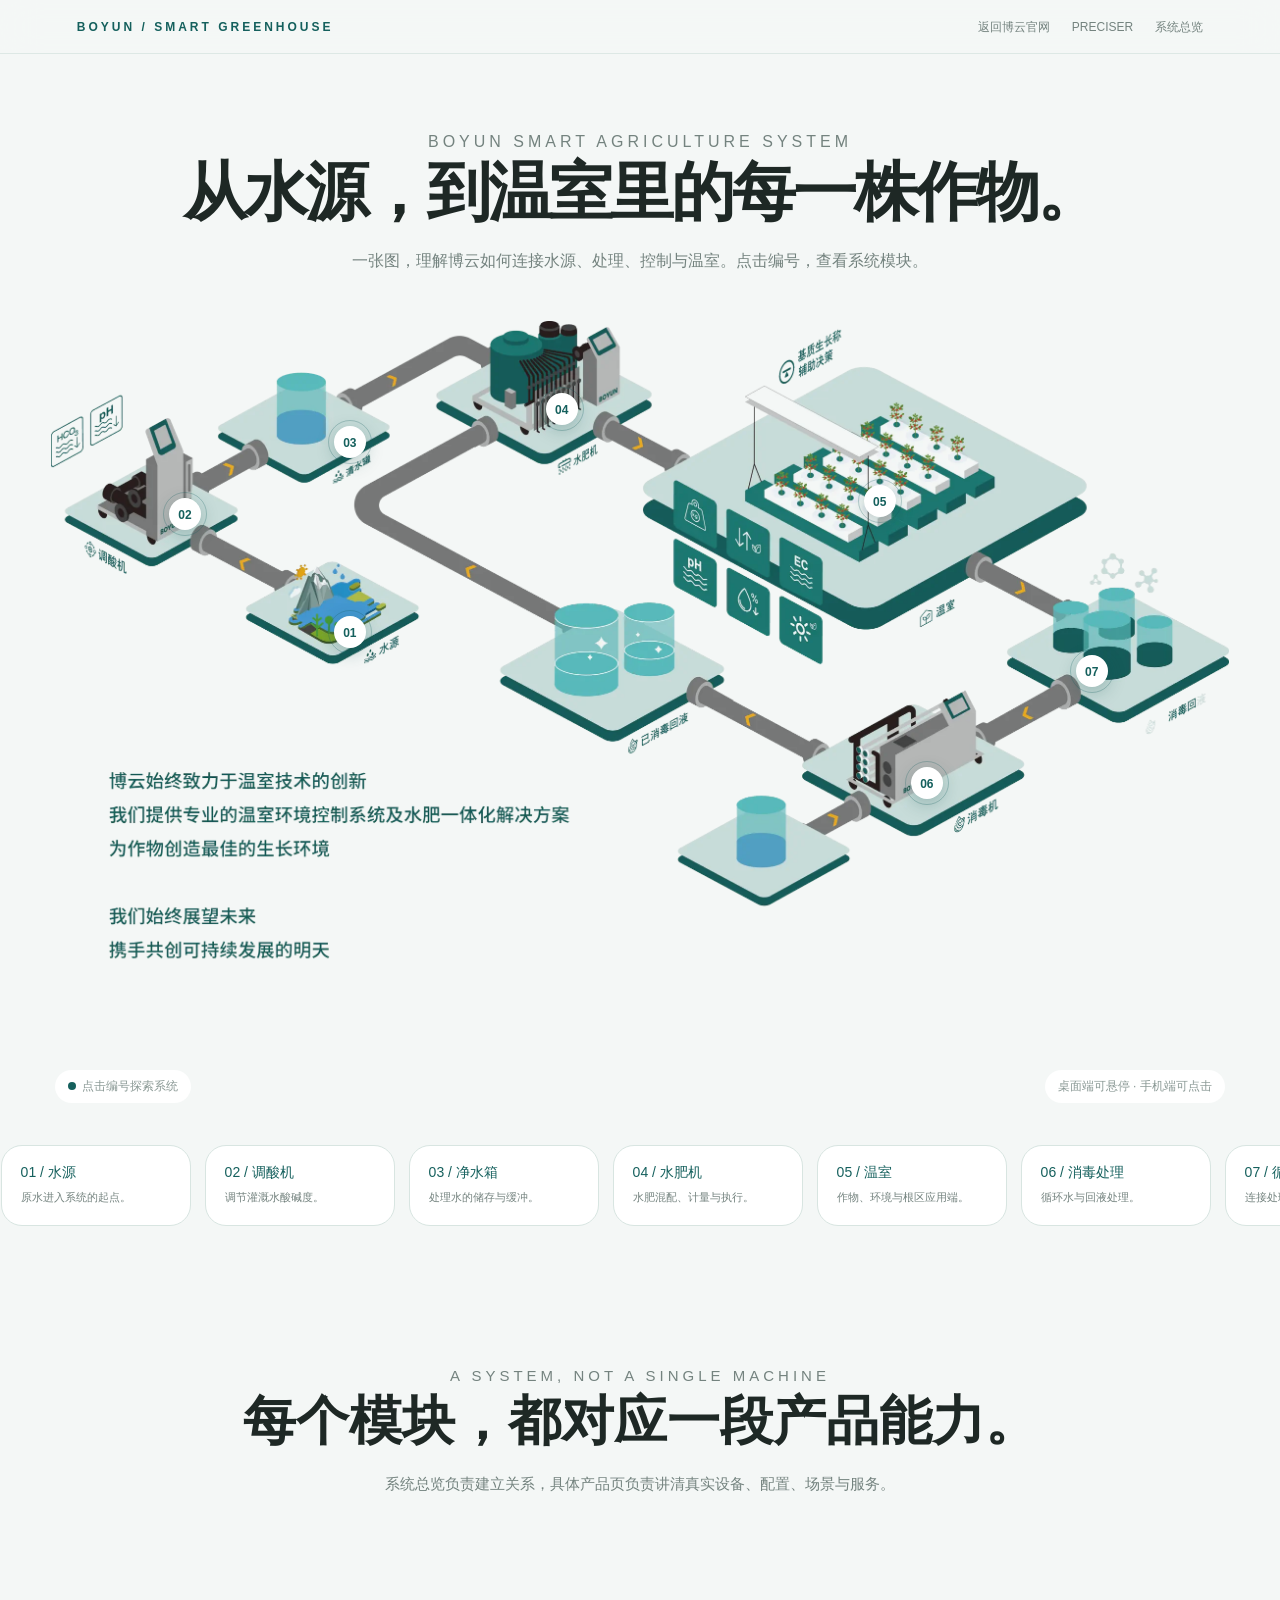
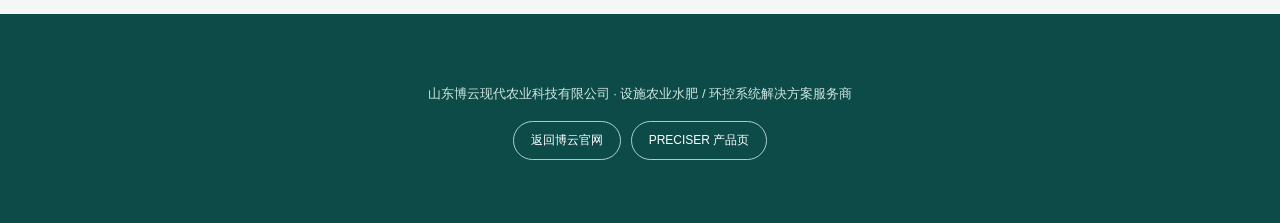
==== system-map.html @ 18b14c97 "Use Apple-like white system cards with green hover" ====
<!doctype html>
<html lang="zh-CN">
<head>
<meta charset="UTF-8"><meta name="viewport" content="width=device-width,initial-scale=1">
<title>博云智慧温室系统｜系统总览</title>
<style>
:root{--g:#15605d;--deep:#0d4b49;--paper:#f4f7f6;--ink:#1e2825;--muted:#74837f;--line:#d8e5e1}
*{box-sizing:border-box}html{scroll-behavior:smooth}body{margin:0;background:#fff;color:var(--ink);font-family:Arial,"Microsoft YaHei","PingFang SC",sans-serif}.site{max-width:1440px;margin:auto;background:var(--paper);overflow:hidden}.nav{position:sticky;top:0;z-index:20;display:flex;justify-content:space-between;align-items:center;padding:17px 6%;background:rgba(244,247,246,.88);border-bottom:1px solid rgba(216,229,225,.8);backdrop-filter:blur(18px)}.brand{font-size:12px;letter-spacing:3px;color:var(--g);font-weight:bold}.nav a{margin-left:22px;font-size:12px;color:var(--muted);text-decoration:none}.nav a:hover{color:var(--g)}.hero{padding:72px 7% 24px;text-align:center}.eyebrow{margin:0 0 15px;color:var(--g);font-size:11px;letter-spacing:4px}.hero h1{margin:0 auto 18px;font-size:clamp(36px,5vw,68px);line-height:1.08;letter-spacing:-3px}.hero p{max-width:680px;margin:auto;color:var(--muted);font-size:16px;line-height:2}.map-wrap{position:relative;width:min(1180px,92%);margin:20px auto 0}.map-frame{position:relative;padding:0;border-radius:0;background:transparent;box-shadow:none}.map{position:relative;overflow:visible;border-radius:0;background:transparent;line-height:0;box-shadow:none}.map img{display:block;width:100%;height:auto;border-radius:0;background:transparent;mix-blend-mode:multiply}.map-shade{display:none}.pin{position:absolute;z-index:3;width:32px;height:32px;border:0;border-radius:50%;background:#fff;color:var(--g);font-size:12px;font-weight:bold;line-height:32px;text-align:center;box-shadow:0 5px 18px rgba(13,75,73,.28);cursor:pointer;transition:transform .25s,background .25s,color .25s,box-shadow .25s}.pin:after{content:"";position:absolute;inset:-6px;border:1px solid rgba(21,96,93,.38);border-radius:50%;opacity:.7;animation:pulse 2.2s infinite}.pin:hover,.pin.active{background:var(--g);color:#fff;transform:scale(1.16);box-shadow:0 8px 24px rgba(13,75,73,.38)}@keyframes pulse{0%,100%{transform:scale(.8);opacity:.7}50%{transform:scale(1.25);opacity:0}}.pin[data-key="water"]{left:24%;top:45%}.pin[data-key="acid"]{left:10%;top:27%}.pin[data-key="clean"]{left:24%;top:16%}.pin[data-key="fert"]{left:42%;top:11%}.pin[data-key="greenhouse"]{left:69%;top:25%}.pin[data-key="disinfect"]{left:73%;top:68%}.pin[data-key="loop"]{left:87%;top:51%}.panel{position:relative;z-index:8;width:100%;padding:20px 4px 4px;margin-top:16px;border-top:1px solid rgba(21,96,93,.22);color:var(--ink);opacity:0;transform:translateY(5px);pointer-events:none;transition:opacity .3s,transform .3s}.panel.show{opacity:1;transform:none;pointer-events:auto}.panel small{display:block;color:var(--g);font-size:10px;letter-spacing:3px}.panel h2{margin:7px 0 5px;font-size:23px;font-weight:500}.panel p{margin:0;color:var(--muted);font-size:13px;line-height:1.8}.panel a{display:inline-block;margin-top:10px;color:var(--g);font-size:12px;text-decoration:none}.panel.show{opacity:1;transform:none;pointer-events:auto}.panel.show{opacity:1;transform:none;pointer-events:auto}.panel small{display:block;color:var(--g);font-size:10px;letter-spacing:3px}.panel h2{margin:8px 0 8px;font-size:24px;font-weight:500}.panel p{margin:0;color:var(--muted);font-size:13px;line-height:1.8}.panel a{display:inline-block;margin-top:16px;color:var(--g);font-size:12px;text-decoration:none}.map-note{display:flex;justify-content:space-between;align-items:center;gap:15px;margin:12px 4px 0;color:#8a9995;font-size:12px}.map-note span{padding:8px 13px;border-radius:999px;background:#fff}.map-note i{display:inline-block;width:8px;height:8px;margin-right:6px;border-radius:50%;background:var(--g)}.system-nav{display:flex;gap:14px;overflow-x:auto;margin:34px auto 0;padding:8px 7% 30px;scroll-snap-type:x mandatory;overflow-y:visible}.system-card{flex:0 0 190px;padding:18px 19px;text-align:left;border:1px solid var(--line);border-radius:21px;background:#fff;color:var(--ink);cursor:pointer;scroll-snap-align:start;transition:background .3s,color .3s,box-shadow .3s,border-color .3s;transform-origin:center bottom}.system-card:hover,.system-card.active{border-color:var(--g);background:var(--g);color:#fff;transform:none;box-shadow:0 12px 26px rgba(21,96,93,.20)}.system-card b{display:block;color:var(--g);font-size:14px;font-weight:500}.system-card span{display:block;margin-top:7px;color:var(--muted);font-size:11px;line-height:1.6}.system-card:hover b,.system-card.active b{color:#fff}.system-card:hover span,.system-card.active span{color:#d8ebe7}.intro{padding:105px 8% 115px;text-align:center}.intro h2{margin:0 auto 17px;font-size:clamp(29px,4.5vw,53px);line-height:1.15}.intro p{max-width:680px;margin:auto;color:var(--muted);font-size:15px;line-height:2}.footer{padding:58px 8%;background:var(--deep);text-align:center;color:#fff}.footer p{color:#cfe6e0;font-size:13px}.footer a{display:inline-block;margin:5px;padding:10px 17px;border:1px solid #a9d0c8;border-radius:999px;color:#fff;text-decoration:none;font-size:12px}.footer a:hover{background:#fff;color:var(--g)}
@media(max-width:700px){.nav{display:block;text-align:center}.nav-links{margin-top:10px;white-space:nowrap;overflow:auto}.nav a{margin:0 8px}.hero{padding:68px 5% 28px}.map-wrap{width:98%;margin-top:25px}.map-frame{padding:7px;border-radius:24px}.map{border-radius:18px}.pin{width:25px;height:25px;line-height:25px;font-size:10px}.pin:after{inset:-4px}.panel{position:relative;right:auto;left:auto;top:auto;bottom:auto;width:100%}.map-note{display:block;text-align:center}.map-note span{display:inline-block;margin:4px}.system-nav{padding-left:5%;padding-right:0}.intro{padding:78px 6% 85px}}

</style>
</head>
<body><div class="site">
<nav class="nav"><div class="brand">BOYUN / SMART GREENHOUSE</div><div class="nav-links"><a href="https://www.cnboyun.com/">返回博云官网</a><a href="https://lsy236996766-oss.github.io/preciser-product-page/">PRECISER</a><a href="#overview">系统总览</a></div></nav>
<header class="hero"><p class="eyebrow">BOYUN SMART AGRICULTURE SYSTEM</p><h1>从水源，到温室里的每一株作物。</h1><p>一张图，理解博云如何连接水源、处理、控制与温室。点击编号，查看系统模块。</p></header>
<section class="map-wrap" id="overview"><div class="map-frame"><div class="map" id="map"><picture><source srcset="images/流程图高清版_透明网页.webp" type="image/webp"><img src="images/流程图高清版_网页优化.jpg" alt="博云智慧温室环境控制与水肥一体化系统图"></picture><div class="map-shade"></div><button class="pin" data-key="water">01</button><button class="pin" data-key="acid" data-url="https://www.cnboyun.com/p/pp10.html">02</button><button class="pin" data-key="clean">03</button><button class="pin" data-key="fert" data-url="https://lsy236996766-oss.github.io/preciser-product-page/">04</button><button class="pin" data-key="greenhouse" data-url="https://www.cnboyun.com/p/pp8.html">05</button><button class="pin" data-key="disinfect" data-url="https://www.cnboyun.com/p/pp9.html">06</button><button class="pin" data-key="loop">07</button></div></div><div class="panel" id="panel"><small></small><h2></h2><p></p><a href="#">了解模块 →</a></div><div class="map-note"><span><i></i>点击编号探索系统</span><span>桌面端可悬停 · 手机端可点击</span></div></section>
<section class="system-nav"><div class="system-card" data-key="water"><b>01 / 水源</b><span>原水进入系统的起点。</span></div><div class="system-card" data-key="acid"><b>02 / 调酸机</b><span>调节灌溉水酸碱度。</span></div><div class="system-card" data-key="clean"><b>03 / 净水箱</b><span>处理水的储存与缓冲。</span></div><div class="system-card" data-key="fert"><b>04 / 水肥机</b><span>水肥混配、计量与执行。</span></div><div class="system-card" data-key="greenhouse"><b>05 / 温室</b><span>作物、环境与根区应用端。</span></div><div class="system-card" data-key="disinfect"><b>06 / 消毒处理</b><span>循环水与回液处理。</span></div><div class="system-card" data-key="loop"><b>07 / 循环回流</b><span>连接处理、储存与温室端。</span></div></section>
<section class="intro"><p class="eyebrow">A SYSTEM, NOT A SINGLE MACHINE</p><h2>每个模块，都对应一段产品能力。</h2><p>系统总览负责建立关系，具体产品页负责讲清真实设备、配置、场景与服务。</p></section>
<footer class="footer"><p>山东博云现代农业科技有限公司 · 设施农业水肥 / 环控系统解决方案服务商</p><a href="https://www.cnboyun.com/">返回博云官网</a><a href="https://lsy236996766-oss.github.io/preciser-product-page/">PRECISER 产品页</a></footer>
</div><script>
(function(){var data={water:['WATER SOURCE','水源','原水进入系统的起点，连接前端处理与水肥管路。','#'],acid:['ACID CONTROL','调酸机','调节灌溉水酸碱度，进入 pH 管理环节。','https://www.cnboyun.com/p/pp10.html'],clean:['WATER STORAGE','净水箱','处理水的储存与缓冲模块。','#'],fert:['FERTIGATION','水肥机 / 自动混配','连接吸肥、混肥、检测与灌溉执行。','https://lsy236996766-oss.github.io/preciser-product-page/'],greenhouse:['GREENHOUSE','温室与环境控制','作物栽培、环境参数与灌溉末端应用区域。','https://www.cnboyun.com/p/pp8.html'],disinfect:['WATER TREATMENT','消毒处理','用于循环水、回液或相关水处理流程。','https://www.cnboyun.com/p/pp9.html'],loop:['RECIRCULATION','循环回流','连接处理、储存与温室端的水肥过程。','#']};var panel=document.getElementById('panel'),pins=document.querySelectorAll('.pin'),cards=document.querySelectorAll('.system-card');function activate(key){var d=data[key];if(!d)return;pins.forEach(function(x){x.classList.toggle('active',x.dataset.key===key)});cards.forEach(function(x){x.classList.toggle('active',x.dataset.key===key)});panel.querySelector('small').textContent=d[0];panel.querySelector('h2').textContent=d[1];panel.querySelector('p').textContent=d[2];var a=panel.querySelector('a');a.href=d[3];a.style.display=d[3]==='#'?'none':'inline-block';panel.classList.add('show')}pins.forEach(function(p){p.addEventListener('mouseenter',function(){if(innerWidth>700)activate(p.dataset.key)});p.addEventListener('click',function(){if(p.dataset.url){window.location.href=p.dataset.url;return}activate(p.dataset.key)})});cards.forEach(function(c){c.addEventListener('mouseenter',function(){if(innerWidth>700)activate(c.dataset.key)});c.addEventListener('click',function(){activate(c.dataset.key)})})})();
</script></body></html>
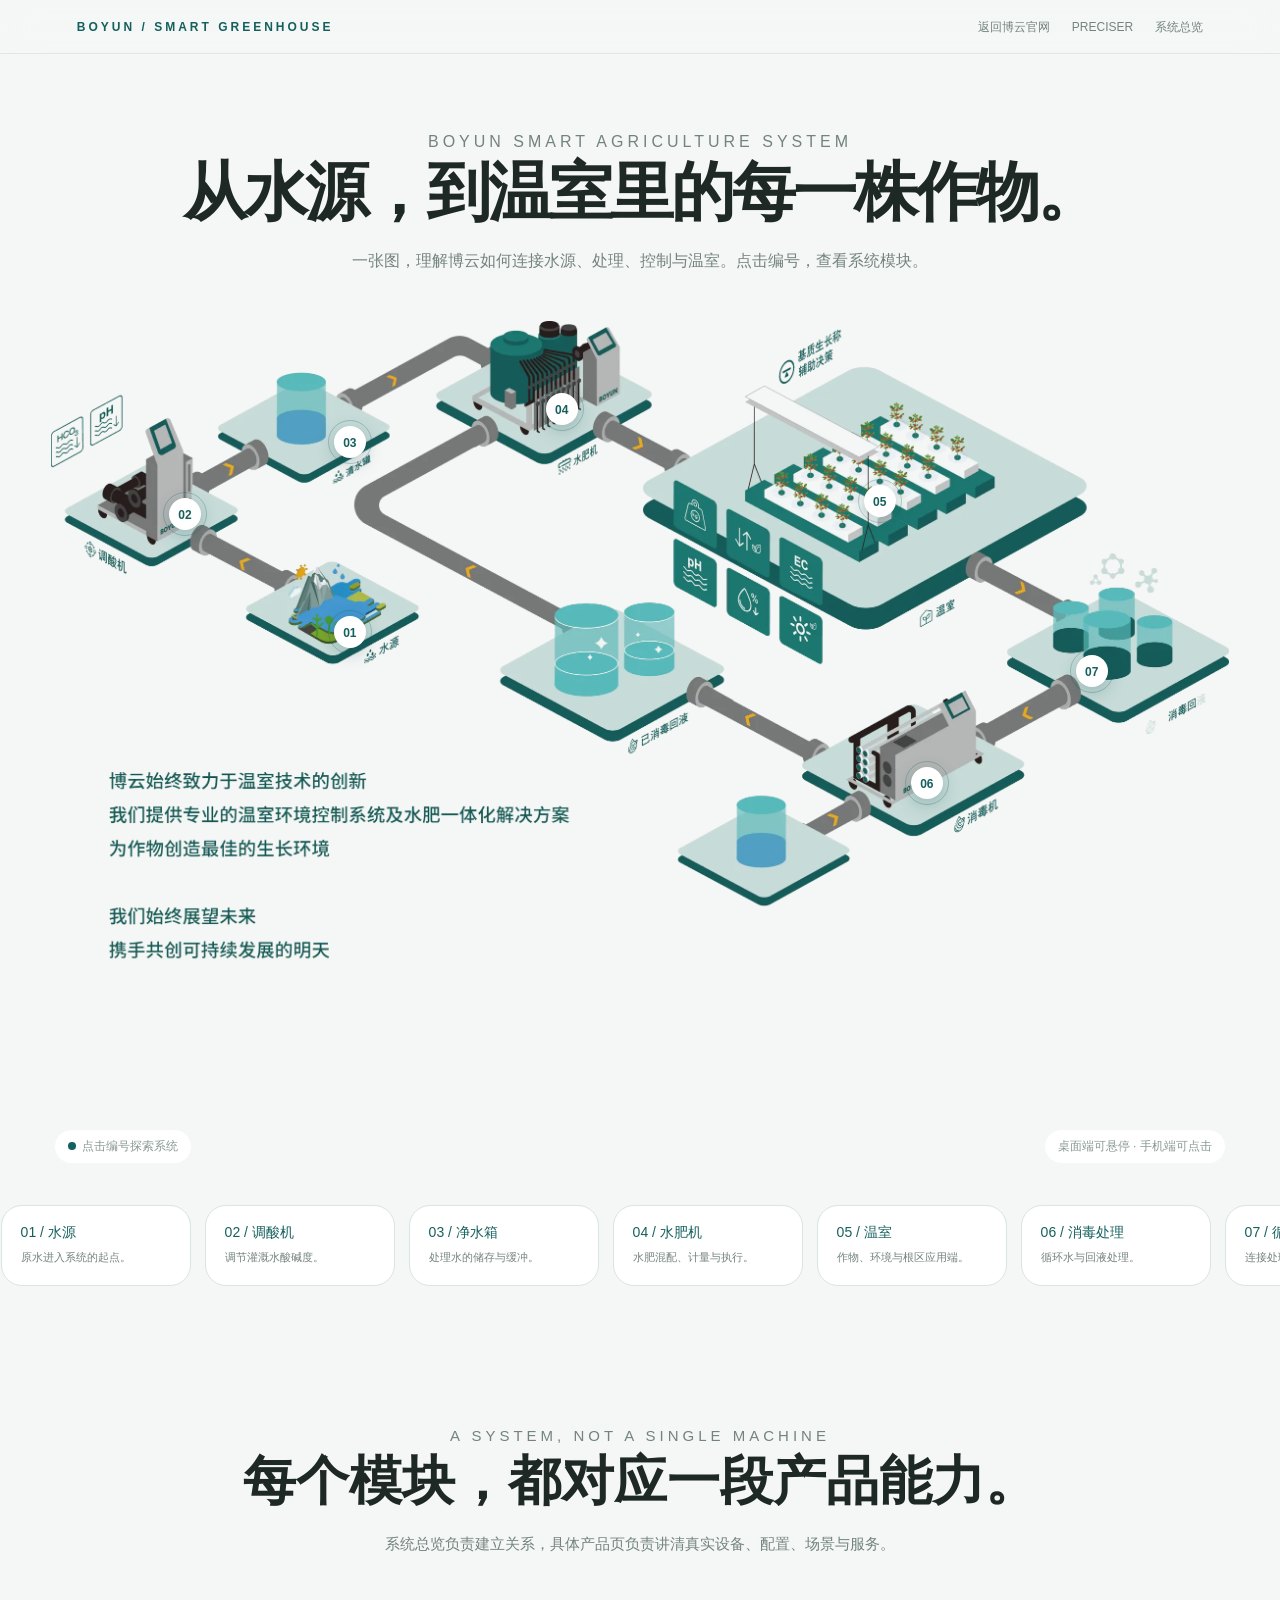
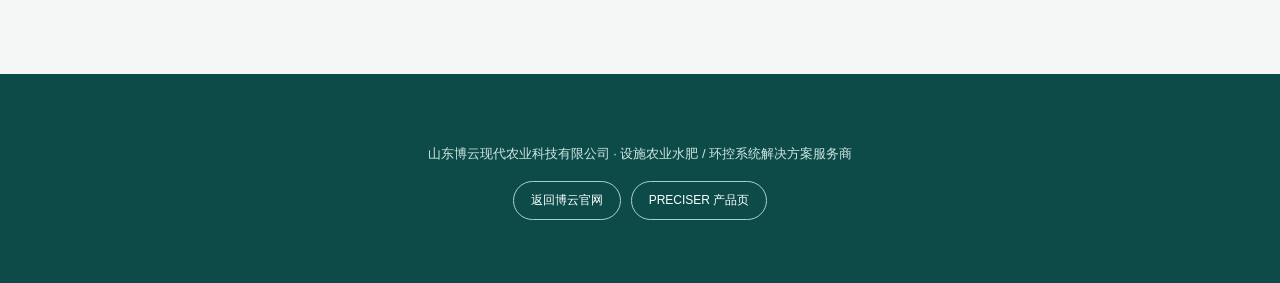
==== commit 60393ed8: "Stabilize module explanation height" ====
--- a/system-map.html
+++ b/system-map.html
@@ -5,7 +5,7 @@
 <title>博云智慧温室系统｜系统总览</title>
 <style>
 :root{--g:#15605d;--deep:#0d4b49;--paper:#f4f7f6;--ink:#1e2825;--muted:#74837f;--line:#d8e5e1}
-*{box-sizing:border-box}html{scroll-behavior:smooth}body{margin:0;background:#fff;color:var(--ink);font-family:Arial,"Microsoft YaHei","PingFang SC",sans-serif}.site{max-width:1440px;margin:auto;background:var(--paper);overflow:hidden}.nav{position:sticky;top:0;z-index:20;display:flex;justify-content:space-between;align-items:center;padding:17px 6%;background:rgba(244,247,246,.88);border-bottom:1px solid rgba(216,229,225,.8);backdrop-filter:blur(18px)}.brand{font-size:12px;letter-spacing:3px;color:var(--g);font-weight:bold}.nav a{margin-left:22px;font-size:12px;color:var(--muted);text-decoration:none}.nav a:hover{color:var(--g)}.hero{padding:72px 7% 24px;text-align:center}.eyebrow{margin:0 0 15px;color:var(--g);font-size:11px;letter-spacing:4px}.hero h1{margin:0 auto 18px;font-size:clamp(36px,5vw,68px);line-height:1.08;letter-spacing:-3px}.hero p{max-width:680px;margin:auto;color:var(--muted);font-size:16px;line-height:2}.map-wrap{position:relative;width:min(1180px,92%);margin:20px auto 0}.map-frame{position:relative;padding:0;border-radius:0;background:transparent;box-shadow:none}.map{position:relative;overflow:visible;border-radius:0;background:transparent;line-height:0;box-shadow:none}.map img{display:block;width:100%;height:auto;border-radius:0;background:transparent;mix-blend-mode:multiply}.map-shade{display:none}.pin{position:absolute;z-index:3;width:32px;height:32px;border:0;border-radius:50%;background:#fff;color:var(--g);font-size:12px;font-weight:bold;line-height:32px;text-align:center;box-shadow:0 5px 18px rgba(13,75,73,.28);cursor:pointer;transition:transform .25s,background .25s,color .25s,box-shadow .25s}.pin:after{content:"";position:absolute;inset:-6px;border:1px solid rgba(21,96,93,.38);border-radius:50%;opacity:.7;animation:pulse 2.2s infinite}.pin:hover,.pin.active{background:var(--g);color:#fff;transform:scale(1.16);box-shadow:0 8px 24px rgba(13,75,73,.38)}@keyframes pulse{0%,100%{transform:scale(.8);opacity:.7}50%{transform:scale(1.25);opacity:0}}.pin[data-key="water"]{left:24%;top:45%}.pin[data-key="acid"]{left:10%;top:27%}.pin[data-key="clean"]{left:24%;top:16%}.pin[data-key="fert"]{left:42%;top:11%}.pin[data-key="greenhouse"]{left:69%;top:25%}.pin[data-key="disinfect"]{left:73%;top:68%}.pin[data-key="loop"]{left:87%;top:51%}.panel{position:relative;z-index:8;width:100%;padding:20px 4px 4px;margin-top:16px;border-top:1px solid rgba(21,96,93,.22);color:var(--ink);opacity:0;transform:translateY(5px);pointer-events:none;transition:opacity .3s,transform .3s}.panel.show{opacity:1;transform:none;pointer-events:auto}.panel small{display:block;color:var(--g);font-size:10px;letter-spacing:3px}.panel h2{margin:7px 0 5px;font-size:23px;font-weight:500}.panel p{margin:0;color:var(--muted);font-size:13px;line-height:1.8}.panel a{display:inline-block;margin-top:10px;color:var(--g);font-size:12px;text-decoration:none}.panel.show{opacity:1;transform:none;pointer-events:auto}.panel.show{opacity:1;transform:none;pointer-events:auto}.panel small{display:block;color:var(--g);font-size:10px;letter-spacing:3px}.panel h2{margin:8px 0 8px;font-size:24px;font-weight:500}.panel p{margin:0;color:var(--muted);font-size:13px;line-height:1.8}.panel a{display:inline-block;margin-top:16px;color:var(--g);font-size:12px;text-decoration:none}.map-note{display:flex;justify-content:space-between;align-items:center;gap:15px;margin:12px 4px 0;color:#8a9995;font-size:12px}.map-note span{padding:8px 13px;border-radius:999px;background:#fff}.map-note i{display:inline-block;width:8px;height:8px;margin-right:6px;border-radius:50%;background:var(--g)}.system-nav{display:flex;gap:14px;overflow-x:auto;margin:34px auto 0;padding:8px 7% 30px;scroll-snap-type:x mandatory;overflow-y:visible}.system-card{flex:0 0 190px;padding:18px 19px;text-align:left;border:1px solid var(--line);border-radius:21px;background:#fff;color:var(--ink);cursor:pointer;scroll-snap-align:start;transition:background .3s,color .3s,box-shadow .3s,border-color .3s;transform-origin:center bottom}.system-card:hover,.system-card.active{border-color:var(--g);background:var(--g);color:#fff;transform:none;box-shadow:0 12px 26px rgba(21,96,93,.20)}.system-card b{display:block;color:var(--g);font-size:14px;font-weight:500}.system-card span{display:block;margin-top:7px;color:var(--muted);font-size:11px;line-height:1.6}.system-card:hover b,.system-card.active b{color:#fff}.system-card:hover span,.system-card.active span{color:#d8ebe7}.intro{padding:105px 8% 115px;text-align:center}.intro h2{margin:0 auto 17px;font-size:clamp(29px,4.5vw,53px);line-height:1.15}.intro p{max-width:680px;margin:auto;color:var(--muted);font-size:15px;line-height:2}.footer{padding:58px 8%;background:var(--deep);text-align:center;color:#fff}.footer p{color:#cfe6e0;font-size:13px}.footer a{display:inline-block;margin:5px;padding:10px 17px;border:1px solid #a9d0c8;border-radius:999px;color:#fff;text-decoration:none;font-size:12px}.footer a:hover{background:#fff;color:var(--g)}
+*{box-sizing:border-box}html{scroll-behavior:smooth}body{margin:0;background:#fff;color:var(--ink);font-family:Arial,"Microsoft YaHei","PingFang SC",sans-serif}.site{max-width:1440px;margin:auto;background:var(--paper);overflow:hidden}.nav{position:sticky;top:0;z-index:20;display:flex;justify-content:space-between;align-items:center;padding:17px 6%;background:rgba(244,247,246,.88);border-bottom:1px solid rgba(216,229,225,.8);backdrop-filter:blur(18px)}.brand{font-size:12px;letter-spacing:3px;color:var(--g);font-weight:bold}.nav a{margin-left:22px;font-size:12px;color:var(--muted);text-decoration:none}.nav a:hover{color:var(--g)}.hero{padding:72px 7% 24px;text-align:center}.eyebrow{margin:0 0 15px;color:var(--g);font-size:11px;letter-spacing:4px}.hero h1{margin:0 auto 18px;font-size:clamp(36px,5vw,68px);line-height:1.08;letter-spacing:-3px}.hero p{max-width:680px;margin:auto;color:var(--muted);font-size:16px;line-height:2}.map-wrap{position:relative;width:min(1180px,92%);margin:20px auto 0}.map-frame{position:relative;padding:0;border-radius:0;background:transparent;box-shadow:none}.map{position:relative;overflow:visible;border-radius:0;background:transparent;line-height:0;box-shadow:none}.map img{display:block;width:100%;height:auto;border-radius:0;background:transparent;mix-blend-mode:multiply}.map-shade{display:none}.pin{position:absolute;z-index:3;width:32px;height:32px;border:0;border-radius:50%;background:#fff;color:var(--g);font-size:12px;font-weight:bold;line-height:32px;text-align:center;box-shadow:0 5px 18px rgba(13,75,73,.28);cursor:pointer;transition:transform .25s,background .25s,color .25s,box-shadow .25s}.pin:after{content:"";position:absolute;inset:-6px;border:1px solid rgba(21,96,93,.38);border-radius:50%;opacity:.7;animation:pulse 2.2s infinite}.pin:hover,.pin.active{background:var(--g);color:#fff;transform:scale(1.16);box-shadow:0 8px 24px rgba(13,75,73,.38)}@keyframes pulse{0%,100%{transform:scale(.8);opacity:.7}50%{transform:scale(1.25);opacity:0}}.pin[data-key="water"]{left:24%;top:45%}.pin[data-key="acid"]{left:10%;top:27%}.pin[data-key="clean"]{left:24%;top:16%}.pin[data-key="fert"]{left:42%;top:11%}.pin[data-key="greenhouse"]{left:69%;top:25%}.pin[data-key="disinfect"]{left:73%;top:68%}.pin[data-key="loop"]{left:87%;top:51%}.panel{position:relative;z-index:8;width:100%;min-height:126px;padding:20px 4px 4px;margin-top:16px;border-top:1px solid rgba(21,96,93,.22);color:var(--ink);opacity:0;transform:translateY(5px);pointer-events:none;transition:opacity .3s,transform .3s}.panel.show{opacity:1;transform:none;pointer-events:auto}.panel small{display:block;color:var(--g);font-size:10px;letter-spacing:3px}.panel h2{margin:7px 0 5px;font-size:23px;font-weight:500}.panel p{margin:0;color:var(--muted);font-size:13px;line-height:1.8}.panel a{display:inline-block;margin-top:10px;color:var(--g);font-size:12px;text-decoration:none}.panel.show{opacity:1;transform:none;pointer-events:auto}.panel.show{opacity:1;transform:none;pointer-events:auto}.panel small{display:block;color:var(--g);font-size:10px;letter-spacing:3px}.panel h2{margin:8px 0 8px;font-size:24px;font-weight:500}.panel p{margin:0;color:var(--muted);font-size:13px;line-height:1.8}.panel a{display:inline-block;margin-top:16px;color:var(--g);font-size:12px;text-decoration:none}.map-note{display:flex;justify-content:space-between;align-items:center;gap:15px;margin:12px 4px 0;color:#8a9995;font-size:12px}.map-note span{padding:8px 13px;border-radius:999px;background:#fff}.map-note i{display:inline-block;width:8px;height:8px;margin-right:6px;border-radius:50%;background:var(--g)}.system-nav{display:flex;gap:14px;overflow-x:auto;margin:34px auto 0;padding:8px 7% 30px;scroll-snap-type:x mandatory;overflow-y:visible}.system-card{flex:0 0 190px;padding:18px 19px;text-align:left;border:1px solid var(--line);border-radius:21px;background:#fff;color:var(--ink);cursor:pointer;scroll-snap-align:start;transition:background .3s,color .3s,box-shadow .3s,border-color .3s;transform-origin:center bottom}.system-card:hover,.system-card.active{border-color:var(--g);background:var(--g);color:#fff;transform:none;box-shadow:0 12px 26px rgba(21,96,93,.20)}.system-card b{display:block;color:var(--g);font-size:14px;font-weight:500}.system-card span{display:block;margin-top:7px;color:var(--muted);font-size:11px;line-height:1.6}.system-card:hover b,.system-card.active b{color:#fff}.system-card:hover span,.system-card.active span{color:#d8ebe7}.intro{padding:105px 8% 115px;text-align:center}.intro h2{margin:0 auto 17px;font-size:clamp(29px,4.5vw,53px);line-height:1.15}.intro p{max-width:680px;margin:auto;color:var(--muted);font-size:15px;line-height:2}.footer{padding:58px 8%;background:var(--deep);text-align:center;color:#fff}.footer p{color:#cfe6e0;font-size:13px}.footer a{display:inline-block;margin:5px;padding:10px 17px;border:1px solid #a9d0c8;border-radius:999px;color:#fff;text-decoration:none;font-size:12px}.footer a:hover{background:#fff;color:var(--g)}
 @media(max-width:700px){.nav{display:block;text-align:center}.nav-links{margin-top:10px;white-space:nowrap;overflow:auto}.nav a{margin:0 8px}.hero{padding:68px 5% 28px}.map-wrap{width:98%;margin-top:25px}.map-frame{padding:7px;border-radius:24px}.map{border-radius:18px}.pin{width:25px;height:25px;line-height:25px;font-size:10px}.pin:after{inset:-4px}.panel{position:relative;right:auto;left:auto;top:auto;bottom:auto;width:100%}.map-note{display:block;text-align:center}.map-note span{display:inline-block;margin:4px}.system-nav{padding-left:5%;padding-right:0}.intro{padding:78px 6% 85px}}
 
 </style>
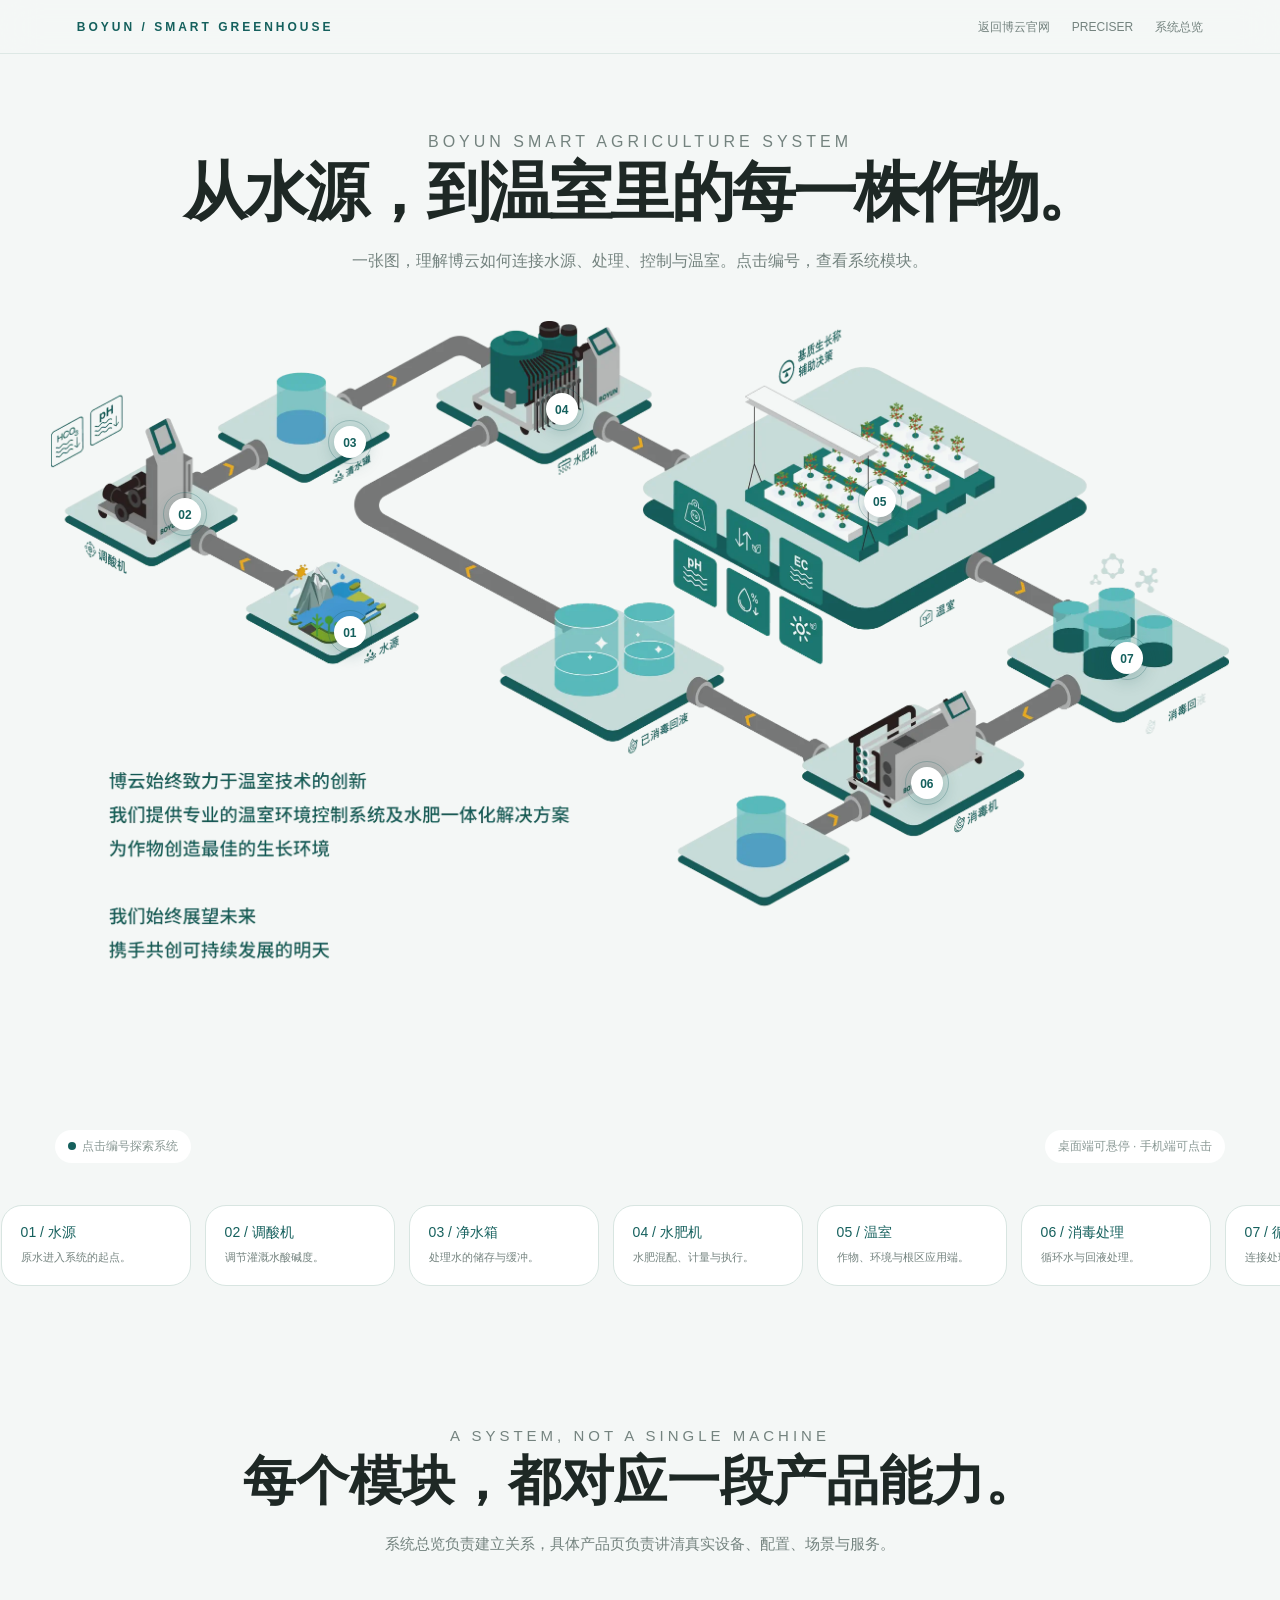
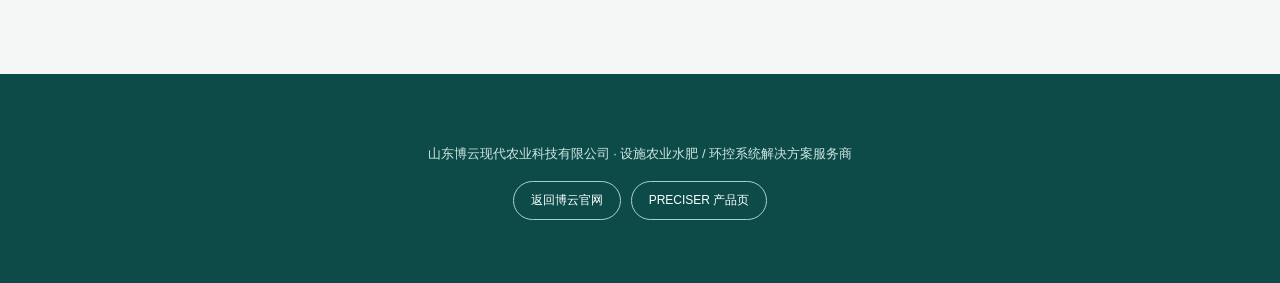
==== commit bb77d60f: "Move recirculation hotspot to treated return area" ====
--- a/system-map.html
+++ b/system-map.html
@@ -5,7 +5,7 @@
 <title>博云智慧温室系统｜系统总览</title>
 <style>
 :root{--g:#15605d;--deep:#0d4b49;--paper:#f4f7f6;--ink:#1e2825;--muted:#74837f;--line:#d8e5e1}
-*{box-sizing:border-box}html{scroll-behavior:smooth}body{margin:0;background:#fff;color:var(--ink);font-family:Arial,"Microsoft YaHei","PingFang SC",sans-serif}.site{max-width:1440px;margin:auto;background:var(--paper);overflow:hidden}.nav{position:sticky;top:0;z-index:20;display:flex;justify-content:space-between;align-items:center;padding:17px 6%;background:rgba(244,247,246,.88);border-bottom:1px solid rgba(216,229,225,.8);backdrop-filter:blur(18px)}.brand{font-size:12px;letter-spacing:3px;color:var(--g);font-weight:bold}.nav a{margin-left:22px;font-size:12px;color:var(--muted);text-decoration:none}.nav a:hover{color:var(--g)}.hero{padding:72px 7% 24px;text-align:center}.eyebrow{margin:0 0 15px;color:var(--g);font-size:11px;letter-spacing:4px}.hero h1{margin:0 auto 18px;font-size:clamp(36px,5vw,68px);line-height:1.08;letter-spacing:-3px}.hero p{max-width:680px;margin:auto;color:var(--muted);font-size:16px;line-height:2}.map-wrap{position:relative;width:min(1180px,92%);margin:20px auto 0}.map-frame{position:relative;padding:0;border-radius:0;background:transparent;box-shadow:none}.map{position:relative;overflow:visible;border-radius:0;background:transparent;line-height:0;box-shadow:none}.map img{display:block;width:100%;height:auto;border-radius:0;background:transparent;mix-blend-mode:multiply}.map-shade{display:none}.pin{position:absolute;z-index:3;width:32px;height:32px;border:0;border-radius:50%;background:#fff;color:var(--g);font-size:12px;font-weight:bold;line-height:32px;text-align:center;box-shadow:0 5px 18px rgba(13,75,73,.28);cursor:pointer;transition:transform .25s,background .25s,color .25s,box-shadow .25s}.pin:after{content:"";position:absolute;inset:-6px;border:1px solid rgba(21,96,93,.38);border-radius:50%;opacity:.7;animation:pulse 2.2s infinite}.pin:hover,.pin.active{background:var(--g);color:#fff;transform:scale(1.16);box-shadow:0 8px 24px rgba(13,75,73,.38)}@keyframes pulse{0%,100%{transform:scale(.8);opacity:.7}50%{transform:scale(1.25);opacity:0}}.pin[data-key="water"]{left:24%;top:45%}.pin[data-key="acid"]{left:10%;top:27%}.pin[data-key="clean"]{left:24%;top:16%}.pin[data-key="fert"]{left:42%;top:11%}.pin[data-key="greenhouse"]{left:69%;top:25%}.pin[data-key="disinfect"]{left:73%;top:68%}.pin[data-key="loop"]{left:87%;top:51%}.panel{position:relative;z-index:8;width:100%;min-height:126px;padding:20px 4px 4px;margin-top:16px;border-top:1px solid rgba(21,96,93,.22);color:var(--ink);opacity:0;transform:translateY(5px);pointer-events:none;transition:opacity .3s,transform .3s}.panel.show{opacity:1;transform:none;pointer-events:auto}.panel small{display:block;color:var(--g);font-size:10px;letter-spacing:3px}.panel h2{margin:7px 0 5px;font-size:23px;font-weight:500}.panel p{margin:0;color:var(--muted);font-size:13px;line-height:1.8}.panel a{display:inline-block;margin-top:10px;color:var(--g);font-size:12px;text-decoration:none}.panel.show{opacity:1;transform:none;pointer-events:auto}.panel.show{opacity:1;transform:none;pointer-events:auto}.panel small{display:block;color:var(--g);font-size:10px;letter-spacing:3px}.panel h2{margin:8px 0 8px;font-size:24px;font-weight:500}.panel p{margin:0;color:var(--muted);font-size:13px;line-height:1.8}.panel a{display:inline-block;margin-top:16px;color:var(--g);font-size:12px;text-decoration:none}.map-note{display:flex;justify-content:space-between;align-items:center;gap:15px;margin:12px 4px 0;color:#8a9995;font-size:12px}.map-note span{padding:8px 13px;border-radius:999px;background:#fff}.map-note i{display:inline-block;width:8px;height:8px;margin-right:6px;border-radius:50%;background:var(--g)}.system-nav{display:flex;gap:14px;overflow-x:auto;margin:34px auto 0;padding:8px 7% 30px;scroll-snap-type:x mandatory;overflow-y:visible}.system-card{flex:0 0 190px;padding:18px 19px;text-align:left;border:1px solid var(--line);border-radius:21px;background:#fff;color:var(--ink);cursor:pointer;scroll-snap-align:start;transition:background .3s,color .3s,box-shadow .3s,border-color .3s;transform-origin:center bottom}.system-card:hover,.system-card.active{border-color:var(--g);background:var(--g);color:#fff;transform:none;box-shadow:0 12px 26px rgba(21,96,93,.20)}.system-card b{display:block;color:var(--g);font-size:14px;font-weight:500}.system-card span{display:block;margin-top:7px;color:var(--muted);font-size:11px;line-height:1.6}.system-card:hover b,.system-card.active b{color:#fff}.system-card:hover span,.system-card.active span{color:#d8ebe7}.intro{padding:105px 8% 115px;text-align:center}.intro h2{margin:0 auto 17px;font-size:clamp(29px,4.5vw,53px);line-height:1.15}.intro p{max-width:680px;margin:auto;color:var(--muted);font-size:15px;line-height:2}.footer{padding:58px 8%;background:var(--deep);text-align:center;color:#fff}.footer p{color:#cfe6e0;font-size:13px}.footer a{display:inline-block;margin:5px;padding:10px 17px;border:1px solid #a9d0c8;border-radius:999px;color:#fff;text-decoration:none;font-size:12px}.footer a:hover{background:#fff;color:var(--g)}
+*{box-sizing:border-box}html{scroll-behavior:smooth}body{margin:0;background:#fff;color:var(--ink);font-family:Arial,"Microsoft YaHei","PingFang SC",sans-serif}.site{max-width:1440px;margin:auto;background:var(--paper);overflow:hidden}.nav{position:sticky;top:0;z-index:20;display:flex;justify-content:space-between;align-items:center;padding:17px 6%;background:rgba(244,247,246,.88);border-bottom:1px solid rgba(216,229,225,.8);backdrop-filter:blur(18px)}.brand{font-size:12px;letter-spacing:3px;color:var(--g);font-weight:bold}.nav a{margin-left:22px;font-size:12px;color:var(--muted);text-decoration:none}.nav a:hover{color:var(--g)}.hero{padding:72px 7% 24px;text-align:center}.eyebrow{margin:0 0 15px;color:var(--g);font-size:11px;letter-spacing:4px}.hero h1{margin:0 auto 18px;font-size:clamp(36px,5vw,68px);line-height:1.08;letter-spacing:-3px}.hero p{max-width:680px;margin:auto;color:var(--muted);font-size:16px;line-height:2}.map-wrap{position:relative;width:min(1180px,92%);margin:20px auto 0}.map-frame{position:relative;padding:0;border-radius:0;background:transparent;box-shadow:none}.map{position:relative;overflow:visible;border-radius:0;background:transparent;line-height:0;box-shadow:none}.map img{display:block;width:100%;height:auto;border-radius:0;background:transparent;mix-blend-mode:multiply}.map-shade{display:none}.pin{position:absolute;z-index:3;width:32px;height:32px;border:0;border-radius:50%;background:#fff;color:var(--g);font-size:12px;font-weight:bold;line-height:32px;text-align:center;box-shadow:0 5px 18px rgba(13,75,73,.28);cursor:pointer;transition:transform .25s,background .25s,color .25s,box-shadow .25s}.pin:after{content:"";position:absolute;inset:-6px;border:1px solid rgba(21,96,93,.38);border-radius:50%;opacity:.7;animation:pulse 2.2s infinite}.pin:hover,.pin.active{background:var(--g);color:#fff;transform:scale(1.16);box-shadow:0 8px 24px rgba(13,75,73,.38)}@keyframes pulse{0%,100%{transform:scale(.8);opacity:.7}50%{transform:scale(1.25);opacity:0}}.pin[data-key="water"]{left:24%;top:45%}.pin[data-key="acid"]{left:10%;top:27%}.pin[data-key="clean"]{left:24%;top:16%}.pin[data-key="fert"]{left:42%;top:11%}.pin[data-key="greenhouse"]{left:69%;top:25%}.pin[data-key="disinfect"]{left:73%;top:68%}.pin[data-key="loop"]{left:90%;top:49%}.panel{position:relative;z-index:8;width:100%;min-height:126px;padding:20px 4px 4px;margin-top:16px;border-top:1px solid rgba(21,96,93,.22);color:var(--ink);opacity:0;transform:translateY(5px);pointer-events:none;transition:opacity .3s,transform .3s}.panel.show{opacity:1;transform:none;pointer-events:auto}.panel small{display:block;color:var(--g);font-size:10px;letter-spacing:3px}.panel h2{margin:7px 0 5px;font-size:23px;font-weight:500}.panel p{margin:0;color:var(--muted);font-size:13px;line-height:1.8}.panel a{display:inline-block;margin-top:10px;color:var(--g);font-size:12px;text-decoration:none}.panel.show{opacity:1;transform:none;pointer-events:auto}.panel.show{opacity:1;transform:none;pointer-events:auto}.panel small{display:block;color:var(--g);font-size:10px;letter-spacing:3px}.panel h2{margin:8px 0 8px;font-size:24px;font-weight:500}.panel p{margin:0;color:var(--muted);font-size:13px;line-height:1.8}.panel a{display:inline-block;margin-top:16px;color:var(--g);font-size:12px;text-decoration:none}.map-note{display:flex;justify-content:space-between;align-items:center;gap:15px;margin:12px 4px 0;color:#8a9995;font-size:12px}.map-note span{padding:8px 13px;border-radius:999px;background:#fff}.map-note i{display:inline-block;width:8px;height:8px;margin-right:6px;border-radius:50%;background:var(--g)}.system-nav{display:flex;gap:14px;overflow-x:auto;margin:34px auto 0;padding:8px 7% 30px;scroll-snap-type:x mandatory;overflow-y:visible}.system-card{flex:0 0 190px;padding:18px 19px;text-align:left;border:1px solid var(--line);border-radius:21px;background:#fff;color:var(--ink);cursor:pointer;scroll-snap-align:start;transition:background .3s,color .3s,box-shadow .3s,border-color .3s;transform-origin:center bottom}.system-card:hover,.system-card.active{border-color:var(--g);background:var(--g);color:#fff;transform:none;box-shadow:0 12px 26px rgba(21,96,93,.20)}.system-card b{display:block;color:var(--g);font-size:14px;font-weight:500}.system-card span{display:block;margin-top:7px;color:var(--muted);font-size:11px;line-height:1.6}.system-card:hover b,.system-card.active b{color:#fff}.system-card:hover span,.system-card.active span{color:#d8ebe7}.intro{padding:105px 8% 115px;text-align:center}.intro h2{margin:0 auto 17px;font-size:clamp(29px,4.5vw,53px);line-height:1.15}.intro p{max-width:680px;margin:auto;color:var(--muted);font-size:15px;line-height:2}.footer{padding:58px 8%;background:var(--deep);text-align:center;color:#fff}.footer p{color:#cfe6e0;font-size:13px}.footer a{display:inline-block;margin:5px;padding:10px 17px;border:1px solid #a9d0c8;border-radius:999px;color:#fff;text-decoration:none;font-size:12px}.footer a:hover{background:#fff;color:var(--g)}
 @media(max-width:700px){.nav{display:block;text-align:center}.nav-links{margin-top:10px;white-space:nowrap;overflow:auto}.nav a{margin:0 8px}.hero{padding:68px 5% 28px}.map-wrap{width:98%;margin-top:25px}.map-frame{padding:7px;border-radius:24px}.map{border-radius:18px}.pin{width:25px;height:25px;line-height:25px;font-size:10px}.pin:after{inset:-4px}.panel{position:relative;right:auto;left:auto;top:auto;bottom:auto;width:100%}.map-note{display:block;text-align:center}.map-note span{display:inline-block;margin:4px}.system-nav{padding-left:5%;padding-right:0}.intro{padding:78px 6% 85px}}
 
 </style>
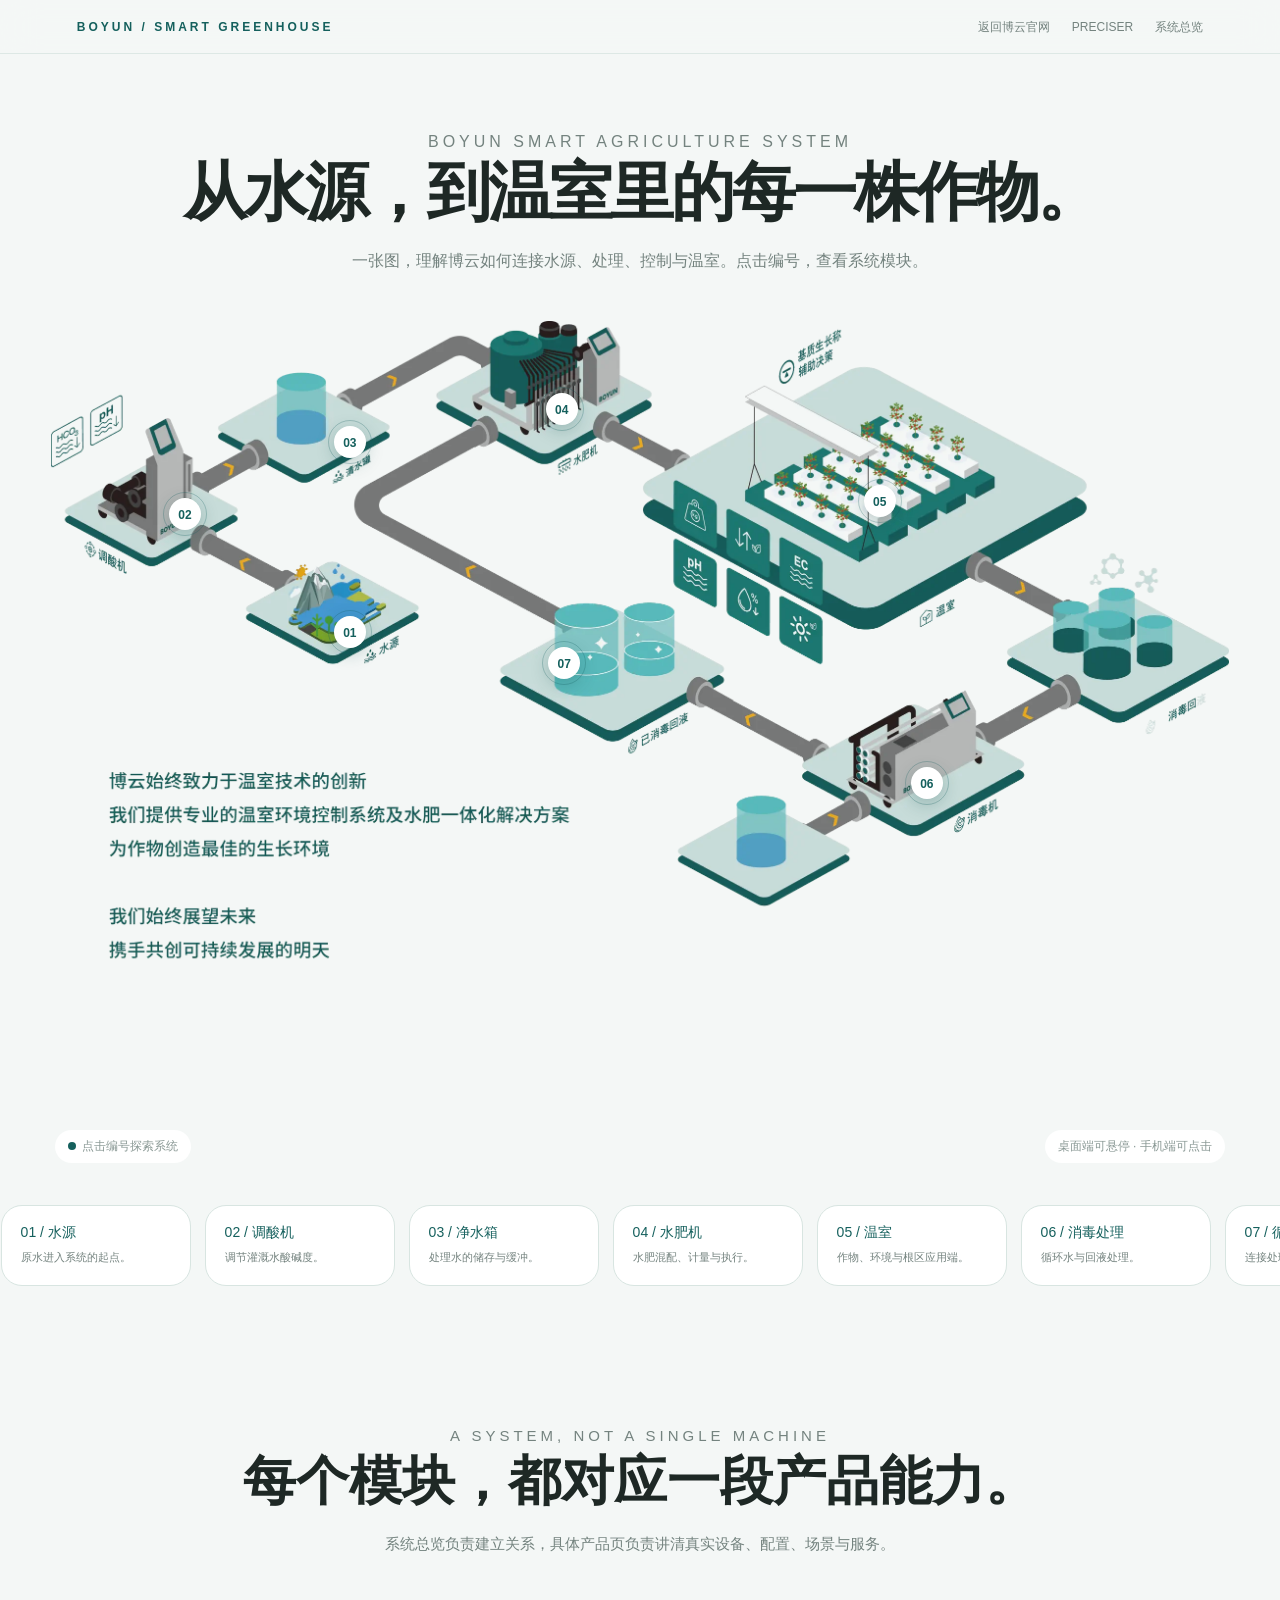
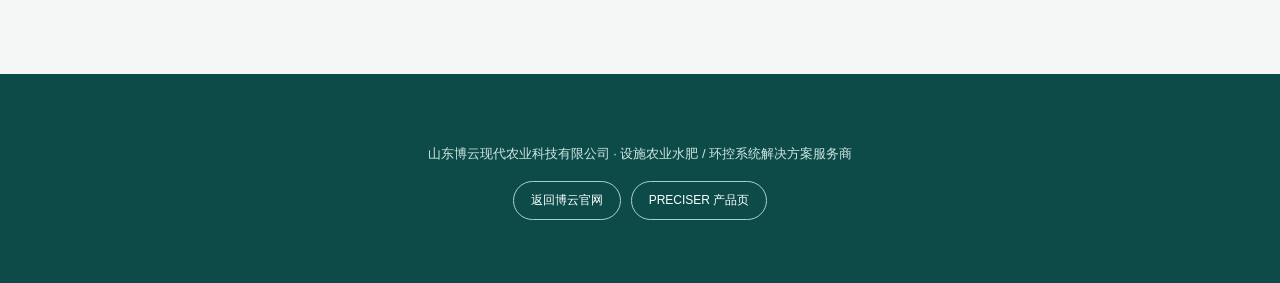
==== commit aa588d8c: "Move hotspot 07 to recovered water tanks" ====
--- a/system-map.html
+++ b/system-map.html
@@ -5,7 +5,7 @@
 <title>博云智慧温室系统｜系统总览</title>
 <style>
 :root{--g:#15605d;--deep:#0d4b49;--paper:#f4f7f6;--ink:#1e2825;--muted:#74837f;--line:#d8e5e1}
-*{box-sizing:border-box}html{scroll-behavior:smooth}body{margin:0;background:#fff;color:var(--ink);font-family:Arial,"Microsoft YaHei","PingFang SC",sans-serif}.site{max-width:1440px;margin:auto;background:var(--paper);overflow:hidden}.nav{position:sticky;top:0;z-index:20;display:flex;justify-content:space-between;align-items:center;padding:17px 6%;background:rgba(244,247,246,.88);border-bottom:1px solid rgba(216,229,225,.8);backdrop-filter:blur(18px)}.brand{font-size:12px;letter-spacing:3px;color:var(--g);font-weight:bold}.nav a{margin-left:22px;font-size:12px;color:var(--muted);text-decoration:none}.nav a:hover{color:var(--g)}.hero{padding:72px 7% 24px;text-align:center}.eyebrow{margin:0 0 15px;color:var(--g);font-size:11px;letter-spacing:4px}.hero h1{margin:0 auto 18px;font-size:clamp(36px,5vw,68px);line-height:1.08;letter-spacing:-3px}.hero p{max-width:680px;margin:auto;color:var(--muted);font-size:16px;line-height:2}.map-wrap{position:relative;width:min(1180px,92%);margin:20px auto 0}.map-frame{position:relative;padding:0;border-radius:0;background:transparent;box-shadow:none}.map{position:relative;overflow:visible;border-radius:0;background:transparent;line-height:0;box-shadow:none}.map img{display:block;width:100%;height:auto;border-radius:0;background:transparent;mix-blend-mode:multiply}.map-shade{display:none}.pin{position:absolute;z-index:3;width:32px;height:32px;border:0;border-radius:50%;background:#fff;color:var(--g);font-size:12px;font-weight:bold;line-height:32px;text-align:center;box-shadow:0 5px 18px rgba(13,75,73,.28);cursor:pointer;transition:transform .25s,background .25s,color .25s,box-shadow .25s}.pin:after{content:"";position:absolute;inset:-6px;border:1px solid rgba(21,96,93,.38);border-radius:50%;opacity:.7;animation:pulse 2.2s infinite}.pin:hover,.pin.active{background:var(--g);color:#fff;transform:scale(1.16);box-shadow:0 8px 24px rgba(13,75,73,.38)}@keyframes pulse{0%,100%{transform:scale(.8);opacity:.7}50%{transform:scale(1.25);opacity:0}}.pin[data-key="water"]{left:24%;top:45%}.pin[data-key="acid"]{left:10%;top:27%}.pin[data-key="clean"]{left:24%;top:16%}.pin[data-key="fert"]{left:42%;top:11%}.pin[data-key="greenhouse"]{left:69%;top:25%}.pin[data-key="disinfect"]{left:73%;top:68%}.pin[data-key="loop"]{left:90%;top:49%}.panel{position:relative;z-index:8;width:100%;min-height:126px;padding:20px 4px 4px;margin-top:16px;border-top:1px solid rgba(21,96,93,.22);color:var(--ink);opacity:0;transform:translateY(5px);pointer-events:none;transition:opacity .3s,transform .3s}.panel.show{opacity:1;transform:none;pointer-events:auto}.panel small{display:block;color:var(--g);font-size:10px;letter-spacing:3px}.panel h2{margin:7px 0 5px;font-size:23px;font-weight:500}.panel p{margin:0;color:var(--muted);font-size:13px;line-height:1.8}.panel a{display:inline-block;margin-top:10px;color:var(--g);font-size:12px;text-decoration:none}.panel.show{opacity:1;transform:none;pointer-events:auto}.panel.show{opacity:1;transform:none;pointer-events:auto}.panel small{display:block;color:var(--g);font-size:10px;letter-spacing:3px}.panel h2{margin:8px 0 8px;font-size:24px;font-weight:500}.panel p{margin:0;color:var(--muted);font-size:13px;line-height:1.8}.panel a{display:inline-block;margin-top:16px;color:var(--g);font-size:12px;text-decoration:none}.map-note{display:flex;justify-content:space-between;align-items:center;gap:15px;margin:12px 4px 0;color:#8a9995;font-size:12px}.map-note span{padding:8px 13px;border-radius:999px;background:#fff}.map-note i{display:inline-block;width:8px;height:8px;margin-right:6px;border-radius:50%;background:var(--g)}.system-nav{display:flex;gap:14px;overflow-x:auto;margin:34px auto 0;padding:8px 7% 30px;scroll-snap-type:x mandatory;overflow-y:visible}.system-card{flex:0 0 190px;padding:18px 19px;text-align:left;border:1px solid var(--line);border-radius:21px;background:#fff;color:var(--ink);cursor:pointer;scroll-snap-align:start;transition:background .3s,color .3s,box-shadow .3s,border-color .3s;transform-origin:center bottom}.system-card:hover,.system-card.active{border-color:var(--g);background:var(--g);color:#fff;transform:none;box-shadow:0 12px 26px rgba(21,96,93,.20)}.system-card b{display:block;color:var(--g);font-size:14px;font-weight:500}.system-card span{display:block;margin-top:7px;color:var(--muted);font-size:11px;line-height:1.6}.system-card:hover b,.system-card.active b{color:#fff}.system-card:hover span,.system-card.active span{color:#d8ebe7}.intro{padding:105px 8% 115px;text-align:center}.intro h2{margin:0 auto 17px;font-size:clamp(29px,4.5vw,53px);line-height:1.15}.intro p{max-width:680px;margin:auto;color:var(--muted);font-size:15px;line-height:2}.footer{padding:58px 8%;background:var(--deep);text-align:center;color:#fff}.footer p{color:#cfe6e0;font-size:13px}.footer a{display:inline-block;margin:5px;padding:10px 17px;border:1px solid #a9d0c8;border-radius:999px;color:#fff;text-decoration:none;font-size:12px}.footer a:hover{background:#fff;color:var(--g)}
+*{box-sizing:border-box}html{scroll-behavior:smooth}body{margin:0;background:#fff;color:var(--ink);font-family:Arial,"Microsoft YaHei","PingFang SC",sans-serif}.site{max-width:1440px;margin:auto;background:var(--paper);overflow:hidden}.nav{position:sticky;top:0;z-index:20;display:flex;justify-content:space-between;align-items:center;padding:17px 6%;background:rgba(244,247,246,.88);border-bottom:1px solid rgba(216,229,225,.8);backdrop-filter:blur(18px)}.brand{font-size:12px;letter-spacing:3px;color:var(--g);font-weight:bold}.nav a{margin-left:22px;font-size:12px;color:var(--muted);text-decoration:none}.nav a:hover{color:var(--g)}.hero{padding:72px 7% 24px;text-align:center}.eyebrow{margin:0 0 15px;color:var(--g);font-size:11px;letter-spacing:4px}.hero h1{margin:0 auto 18px;font-size:clamp(36px,5vw,68px);line-height:1.08;letter-spacing:-3px}.hero p{max-width:680px;margin:auto;color:var(--muted);font-size:16px;line-height:2}.map-wrap{position:relative;width:min(1180px,92%);margin:20px auto 0}.map-frame{position:relative;padding:0;border-radius:0;background:transparent;box-shadow:none}.map{position:relative;overflow:visible;border-radius:0;background:transparent;line-height:0;box-shadow:none}.map img{display:block;width:100%;height:auto;border-radius:0;background:transparent;mix-blend-mode:multiply}.map-shade{display:none}.pin{position:absolute;z-index:3;width:32px;height:32px;border:0;border-radius:50%;background:#fff;color:var(--g);font-size:12px;font-weight:bold;line-height:32px;text-align:center;box-shadow:0 5px 18px rgba(13,75,73,.28);cursor:pointer;transition:transform .25s,background .25s,color .25s,box-shadow .25s}.pin:after{content:"";position:absolute;inset:-6px;border:1px solid rgba(21,96,93,.38);border-radius:50%;opacity:.7;animation:pulse 2.2s infinite}.pin:hover,.pin.active{background:var(--g);color:#fff;transform:scale(1.16);box-shadow:0 8px 24px rgba(13,75,73,.38)}@keyframes pulse{0%,100%{transform:scale(.8);opacity:.7}50%{transform:scale(1.25);opacity:0}}.pin[data-key="water"]{left:24%;top:45%}.pin[data-key="acid"]{left:10%;top:27%}.pin[data-key="clean"]{left:24%;top:16%}.pin[data-key="fert"]{left:42%;top:11%}.pin[data-key="greenhouse"]{left:69%;top:25%}.pin[data-key="disinfect"]{left:73%;top:68%}.pin[data-key="loop"]{left:42.2%;top:49.8%}.panel{position:relative;z-index:8;width:100%;min-height:126px;padding:20px 4px 4px;margin-top:16px;border-top:1px solid rgba(21,96,93,.22);color:var(--ink);opacity:0;transform:translateY(5px);pointer-events:none;transition:opacity .3s,transform .3s}.panel.show{opacity:1;transform:none;pointer-events:auto}.panel small{display:block;color:var(--g);font-size:10px;letter-spacing:3px}.panel h2{margin:7px 0 5px;font-size:23px;font-weight:500}.panel p{margin:0;color:var(--muted);font-size:13px;line-height:1.8}.panel a{display:inline-block;margin-top:10px;color:var(--g);font-size:12px;text-decoration:none}.panel.show{opacity:1;transform:none;pointer-events:auto}.panel.show{opacity:1;transform:none;pointer-events:auto}.panel small{display:block;color:var(--g);font-size:10px;letter-spacing:3px}.panel h2{margin:8px 0 8px;font-size:24px;font-weight:500}.panel p{margin:0;color:var(--muted);font-size:13px;line-height:1.8}.panel a{display:inline-block;margin-top:16px;color:var(--g);font-size:12px;text-decoration:none}.map-note{display:flex;justify-content:space-between;align-items:center;gap:15px;margin:12px 4px 0;color:#8a9995;font-size:12px}.map-note span{padding:8px 13px;border-radius:999px;background:#fff}.map-note i{display:inline-block;width:8px;height:8px;margin-right:6px;border-radius:50%;background:var(--g)}.system-nav{display:flex;gap:14px;overflow-x:auto;margin:34px auto 0;padding:8px 7% 30px;scroll-snap-type:x mandatory;overflow-y:visible}.system-card{flex:0 0 190px;padding:18px 19px;text-align:left;border:1px solid var(--line);border-radius:21px;background:#fff;color:var(--ink);cursor:pointer;scroll-snap-align:start;transition:background .3s,color .3s,box-shadow .3s,border-color .3s;transform-origin:center bottom}.system-card:hover,.system-card.active{border-color:var(--g);background:var(--g);color:#fff;transform:none;box-shadow:0 12px 26px rgba(21,96,93,.20)}.system-card b{display:block;color:var(--g);font-size:14px;font-weight:500}.system-card span{display:block;margin-top:7px;color:var(--muted);font-size:11px;line-height:1.6}.system-card:hover b,.system-card.active b{color:#fff}.system-card:hover span,.system-card.active span{color:#d8ebe7}.intro{padding:105px 8% 115px;text-align:center}.intro h2{margin:0 auto 17px;font-size:clamp(29px,4.5vw,53px);line-height:1.15}.intro p{max-width:680px;margin:auto;color:var(--muted);font-size:15px;line-height:2}.footer{padding:58px 8%;background:var(--deep);text-align:center;color:#fff}.footer p{color:#cfe6e0;font-size:13px}.footer a{display:inline-block;margin:5px;padding:10px 17px;border:1px solid #a9d0c8;border-radius:999px;color:#fff;text-decoration:none;font-size:12px}.footer a:hover{background:#fff;color:var(--g)}
 @media(max-width:700px){.nav{display:block;text-align:center}.nav-links{margin-top:10px;white-space:nowrap;overflow:auto}.nav a{margin:0 8px}.hero{padding:68px 5% 28px}.map-wrap{width:98%;margin-top:25px}.map-frame{padding:7px;border-radius:24px}.map{border-radius:18px}.pin{width:25px;height:25px;line-height:25px;font-size:10px}.pin:after{inset:-4px}.panel{position:relative;right:auto;left:auto;top:auto;bottom:auto;width:100%}.map-note{display:block;text-align:center}.map-note span{display:inline-block;margin:4px}.system-nav{padding-left:5%;padding-right:0}.intro{padding:78px 6% 85px}}
 
 </style>
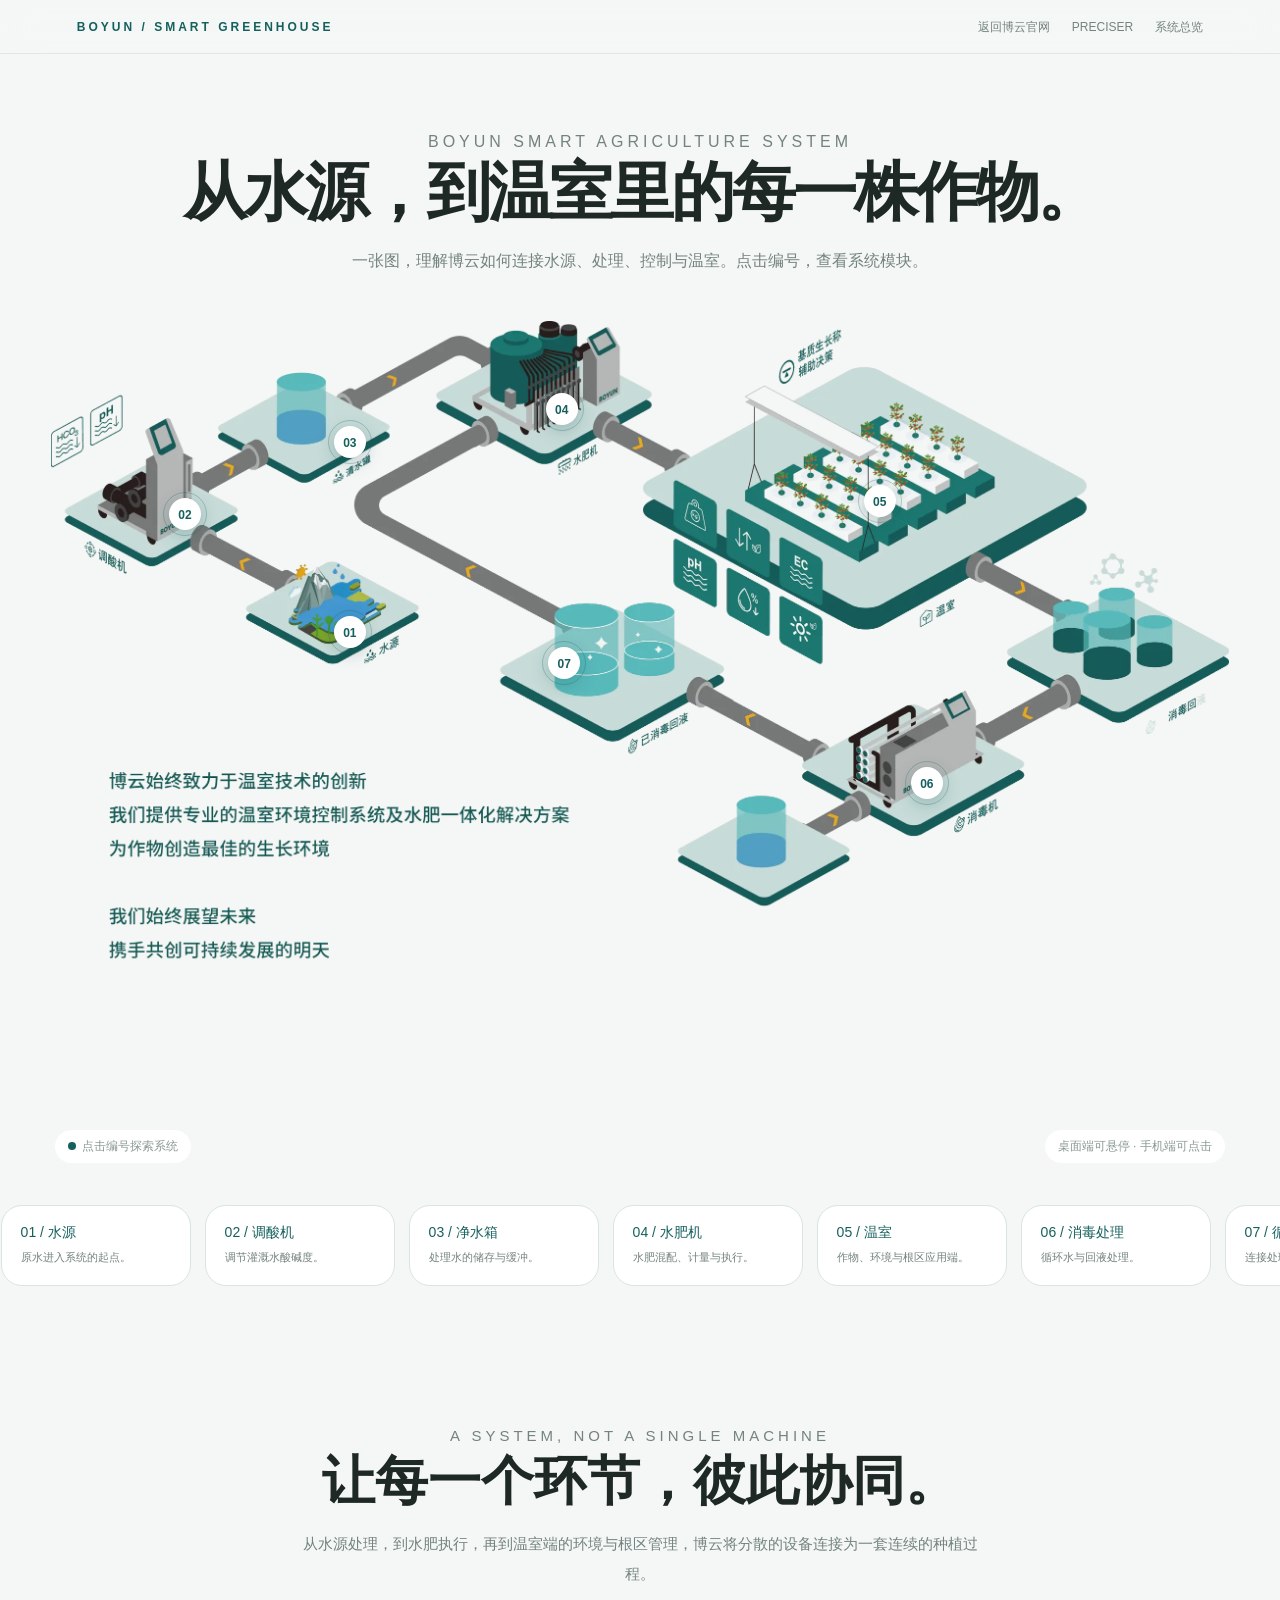
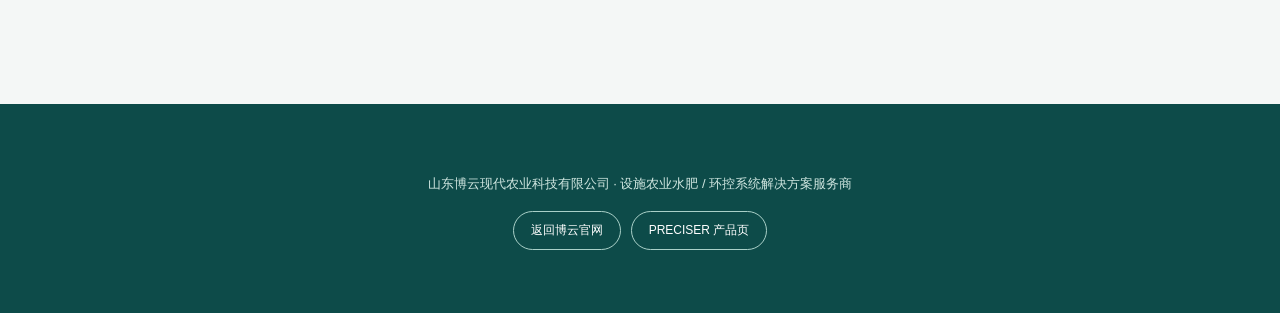
==== commit dfa50851: "Refine system overview closing copy" ====
--- a/system-map.html
+++ b/system-map.html
@@ -15,7 +15,7 @@
 <header class="hero"><p class="eyebrow">BOYUN SMART AGRICULTURE SYSTEM</p><h1>从水源，到温室里的每一株作物。</h1><p>一张图，理解博云如何连接水源、处理、控制与温室。点击编号，查看系统模块。</p></header>
 <section class="map-wrap" id="overview"><div class="map-frame"><div class="map" id="map"><picture><source srcset="images/流程图高清版_透明网页.webp" type="image/webp"><img src="images/流程图高清版_网页优化.jpg" alt="博云智慧温室环境控制与水肥一体化系统图"></picture><div class="map-shade"></div><button class="pin" data-key="water">01</button><button class="pin" data-key="acid" data-url="https://www.cnboyun.com/p/pp10.html">02</button><button class="pin" data-key="clean">03</button><button class="pin" data-key="fert" data-url="https://lsy236996766-oss.github.io/preciser-product-page/">04</button><button class="pin" data-key="greenhouse" data-url="https://www.cnboyun.com/p/pp8.html">05</button><button class="pin" data-key="disinfect" data-url="https://www.cnboyun.com/p/pp9.html">06</button><button class="pin" data-key="loop">07</button></div></div><div class="panel" id="panel"><small></small><h2></h2><p></p><a href="#">了解模块 →</a></div><div class="map-note"><span><i></i>点击编号探索系统</span><span>桌面端可悬停 · 手机端可点击</span></div></section>
 <section class="system-nav"><div class="system-card" data-key="water"><b>01 / 水源</b><span>原水进入系统的起点。</span></div><div class="system-card" data-key="acid"><b>02 / 调酸机</b><span>调节灌溉水酸碱度。</span></div><div class="system-card" data-key="clean"><b>03 / 净水箱</b><span>处理水的储存与缓冲。</span></div><div class="system-card" data-key="fert"><b>04 / 水肥机</b><span>水肥混配、计量与执行。</span></div><div class="system-card" data-key="greenhouse"><b>05 / 温室</b><span>作物、环境与根区应用端。</span></div><div class="system-card" data-key="disinfect"><b>06 / 消毒处理</b><span>循环水与回液处理。</span></div><div class="system-card" data-key="loop"><b>07 / 循环回流</b><span>连接处理、储存与温室端。</span></div></section>
-<section class="intro"><p class="eyebrow">A SYSTEM, NOT A SINGLE MACHINE</p><h2>每个模块，都对应一段产品能力。</h2><p>系统总览负责建立关系，具体产品页负责讲清真实设备、配置、场景与服务。</p></section>
+<section class="intro"><p class="eyebrow">A SYSTEM, NOT A SINGLE MACHINE</p><h2>让每一个环节，彼此协同。</h2><p>从水源处理，到水肥执行，再到温室端的环境与根区管理，博云将分散的设备连接为一套连续的种植过程。</p></section>
 <footer class="footer"><p>山东博云现代农业科技有限公司 · 设施农业水肥 / 环控系统解决方案服务商</p><a href="https://www.cnboyun.com/">返回博云官网</a><a href="https://lsy236996766-oss.github.io/preciser-product-page/">PRECISER 产品页</a></footer>
 </div><script>
 (function(){var data={water:['WATER SOURCE','水源','原水进入系统的起点，连接前端处理与水肥管路。','#'],acid:['ACID CONTROL','调酸机','调节灌溉水酸碱度，进入 pH 管理环节。','https://www.cnboyun.com/p/pp10.html'],clean:['WATER STORAGE','净水箱','处理水的储存与缓冲模块。','#'],fert:['FERTIGATION','水肥机 / 自动混配','连接吸肥、混肥、检测与灌溉执行。','https://lsy236996766-oss.github.io/preciser-product-page/'],greenhouse:['GREENHOUSE','温室与环境控制','作物栽培、环境参数与灌溉末端应用区域。','https://www.cnboyun.com/p/pp8.html'],disinfect:['WATER TREATMENT','消毒处理','用于循环水、回液或相关水处理流程。','https://www.cnboyun.com/p/pp9.html'],loop:['RECIRCULATION','循环回流','连接处理、储存与温室端的水肥过程。','#']};var panel=document.getElementById('panel'),pins=document.querySelectorAll('.pin'),cards=document.querySelectorAll('.system-card');function activate(key){var d=data[key];if(!d)return;pins.forEach(function(x){x.classList.toggle('active',x.dataset.key===key)});cards.forEach(function(x){x.classList.toggle('active',x.dataset.key===key)});panel.querySelector('small').textContent=d[0];panel.querySelector('h2').textContent=d[1];panel.querySelector('p').textContent=d[2];var a=panel.querySelector('a');a.href=d[3];a.style.display=d[3]==='#'?'none':'inline-block';panel.classList.add('show')}pins.forEach(function(p){p.addEventListener('mouseenter',function(){if(innerWidth>700)activate(p.dataset.key)});p.addEventListener('click',function(){if(p.dataset.url){window.location.href=p.dataset.url;return}activate(p.dataset.key)})});cards.forEach(function(c){c.addEventListener('mouseenter',function(){if(innerWidth>700)activate(c.dataset.key)});c.addEventListener('click',function(){activate(c.dataset.key)})})})();
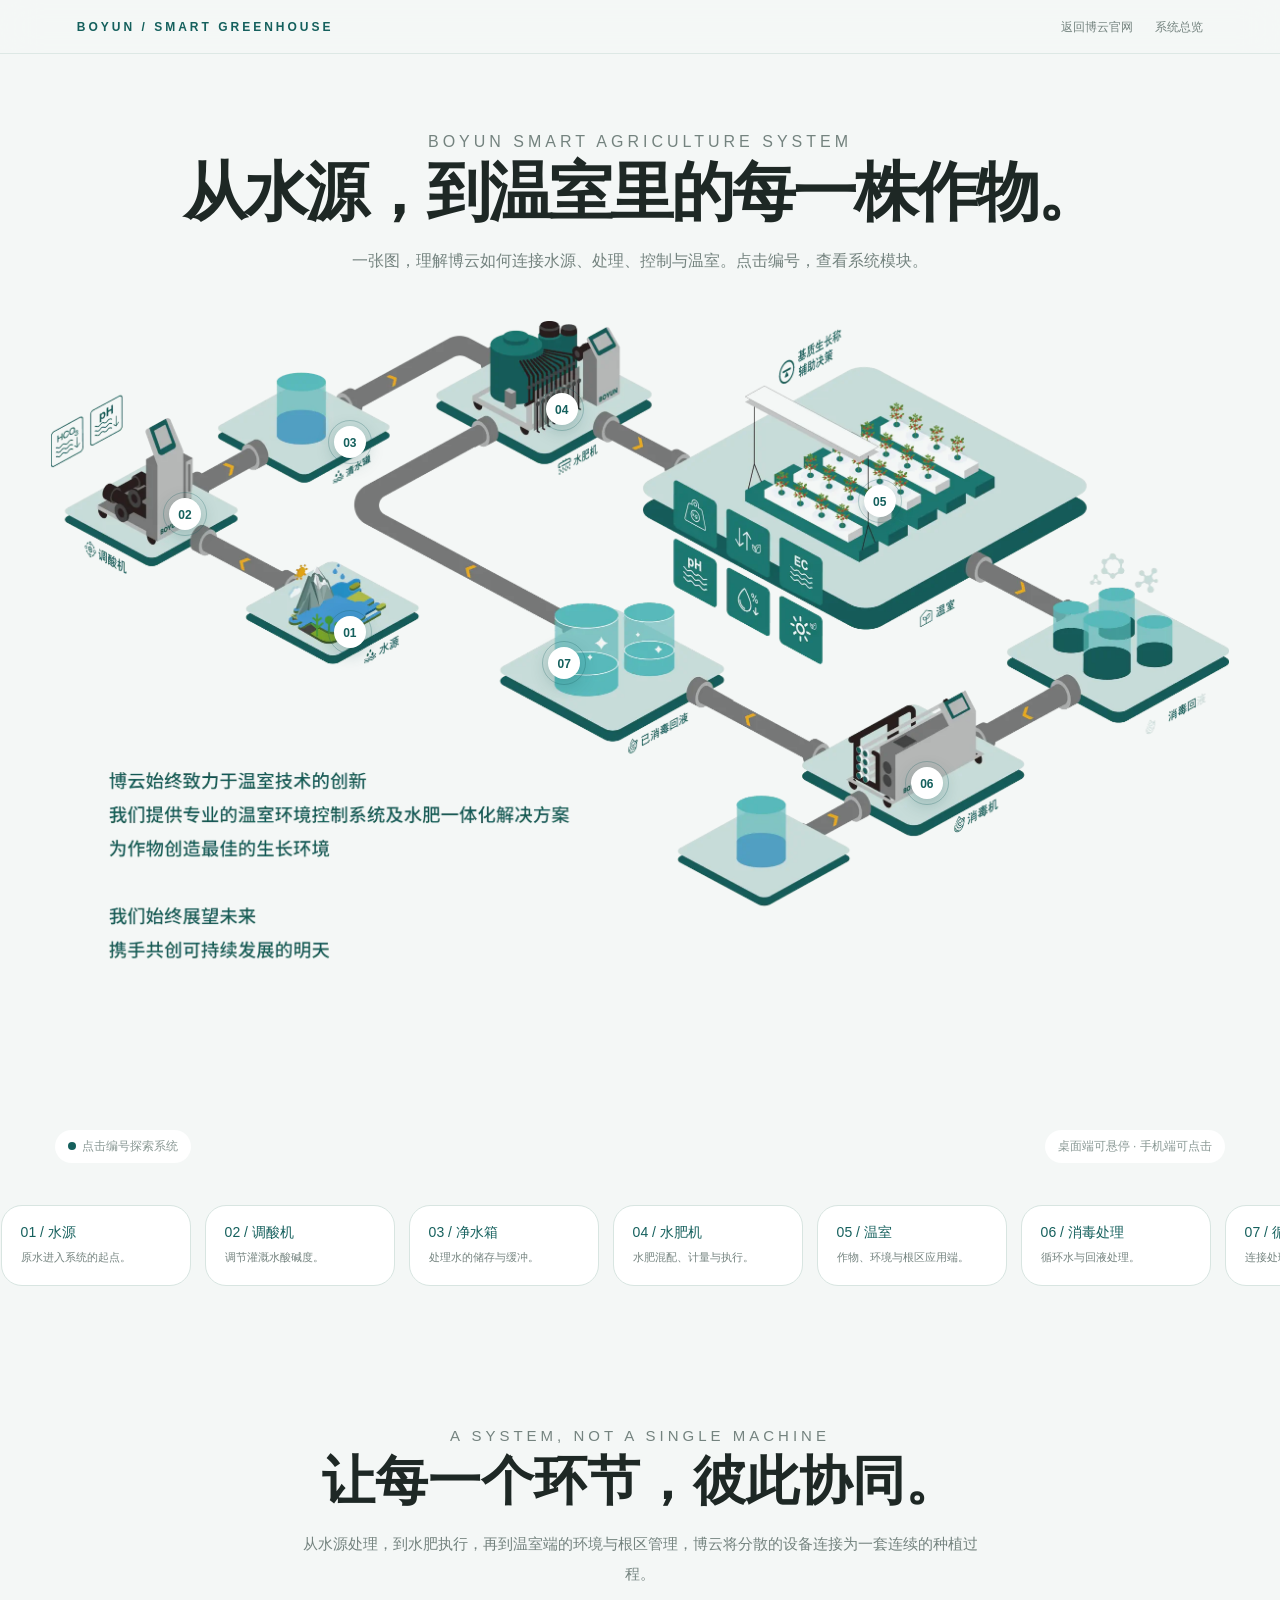
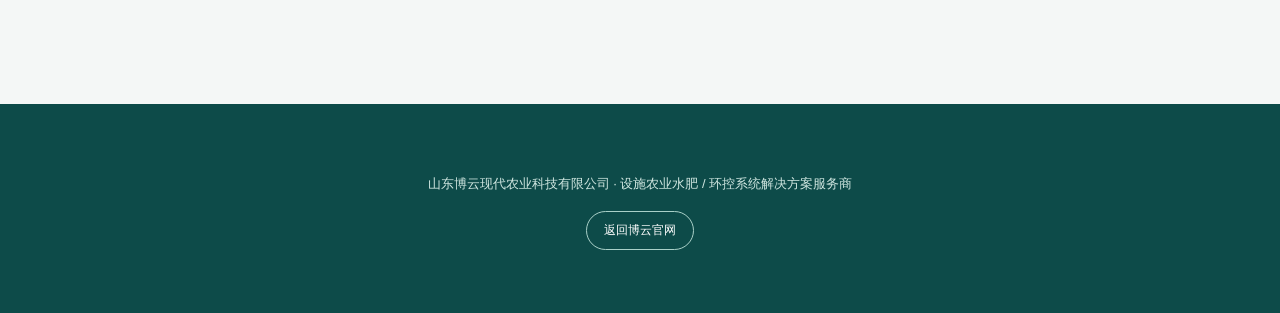
==== commit 5c241d25: "Simplify system map navigation and footer" ====
--- a/system-map.html
+++ b/system-map.html
@@ -11,12 +11,12 @@
 </style>
 </head>
 <body><div class="site">
-<nav class="nav"><div class="brand">BOYUN / SMART GREENHOUSE</div><div class="nav-links"><a href="https://www.cnboyun.com/">返回博云官网</a><a href="https://lsy236996766-oss.github.io/preciser-product-page/">PRECISER</a><a href="#overview">系统总览</a></div></nav>
+<nav class="nav"><div class="brand">BOYUN / SMART GREENHOUSE</div><div class="nav-links"><a href="https://www.cnboyun.com/">返回博云官网</a><a href="#overview">系统总览</a></div></nav>
 <header class="hero"><p class="eyebrow">BOYUN SMART AGRICULTURE SYSTEM</p><h1>从水源，到温室里的每一株作物。</h1><p>一张图，理解博云如何连接水源、处理、控制与温室。点击编号，查看系统模块。</p></header>
 <section class="map-wrap" id="overview"><div class="map-frame"><div class="map" id="map"><picture><source srcset="images/流程图高清版_透明网页.webp" type="image/webp"><img src="images/流程图高清版_网页优化.jpg" alt="博云智慧温室环境控制与水肥一体化系统图"></picture><div class="map-shade"></div><button class="pin" data-key="water">01</button><button class="pin" data-key="acid" data-url="https://www.cnboyun.com/p/pp10.html">02</button><button class="pin" data-key="clean">03</button><button class="pin" data-key="fert" data-url="https://lsy236996766-oss.github.io/preciser-product-page/">04</button><button class="pin" data-key="greenhouse" data-url="https://www.cnboyun.com/p/pp8.html">05</button><button class="pin" data-key="disinfect" data-url="https://www.cnboyun.com/p/pp9.html">06</button><button class="pin" data-key="loop">07</button></div></div><div class="panel" id="panel"><small></small><h2></h2><p></p><a href="#">了解模块 →</a></div><div class="map-note"><span><i></i>点击编号探索系统</span><span>桌面端可悬停 · 手机端可点击</span></div></section>
 <section class="system-nav"><div class="system-card" data-key="water"><b>01 / 水源</b><span>原水进入系统的起点。</span></div><div class="system-card" data-key="acid"><b>02 / 调酸机</b><span>调节灌溉水酸碱度。</span></div><div class="system-card" data-key="clean"><b>03 / 净水箱</b><span>处理水的储存与缓冲。</span></div><div class="system-card" data-key="fert"><b>04 / 水肥机</b><span>水肥混配、计量与执行。</span></div><div class="system-card" data-key="greenhouse"><b>05 / 温室</b><span>作物、环境与根区应用端。</span></div><div class="system-card" data-key="disinfect"><b>06 / 消毒处理</b><span>循环水与回液处理。</span></div><div class="system-card" data-key="loop"><b>07 / 循环回流</b><span>连接处理、储存与温室端。</span></div></section>
 <section class="intro"><p class="eyebrow">A SYSTEM, NOT A SINGLE MACHINE</p><h2>让每一个环节，彼此协同。</h2><p>从水源处理，到水肥执行，再到温室端的环境与根区管理，博云将分散的设备连接为一套连续的种植过程。</p></section>
-<footer class="footer"><p>山东博云现代农业科技有限公司 · 设施农业水肥 / 环控系统解决方案服务商</p><a href="https://www.cnboyun.com/">返回博云官网</a><a href="https://lsy236996766-oss.github.io/preciser-product-page/">PRECISER 产品页</a></footer>
+<footer class="footer"><p>山东博云现代农业科技有限公司 · 设施农业水肥 / 环控系统解决方案服务商</p><a href="https://www.cnboyun.com/">返回博云官网</a></footer>
 </div><script>
 (function(){var data={water:['WATER SOURCE','水源','原水进入系统的起点，连接前端处理与水肥管路。','#'],acid:['ACID CONTROL','调酸机','调节灌溉水酸碱度，进入 pH 管理环节。','https://www.cnboyun.com/p/pp10.html'],clean:['WATER STORAGE','净水箱','处理水的储存与缓冲模块。','#'],fert:['FERTIGATION','水肥机 / 自动混配','连接吸肥、混肥、检测与灌溉执行。','https://lsy236996766-oss.github.io/preciser-product-page/'],greenhouse:['GREENHOUSE','温室与环境控制','作物栽培、环境参数与灌溉末端应用区域。','https://www.cnboyun.com/p/pp8.html'],disinfect:['WATER TREATMENT','消毒处理','用于循环水、回液或相关水处理流程。','https://www.cnboyun.com/p/pp9.html'],loop:['RECIRCULATION','循环回流','连接处理、储存与温室端的水肥过程。','#']};var panel=document.getElementById('panel'),pins=document.querySelectorAll('.pin'),cards=document.querySelectorAll('.system-card');function activate(key){var d=data[key];if(!d)return;pins.forEach(function(x){x.classList.toggle('active',x.dataset.key===key)});cards.forEach(function(x){x.classList.toggle('active',x.dataset.key===key)});panel.querySelector('small').textContent=d[0];panel.querySelector('h2').textContent=d[1];panel.querySelector('p').textContent=d[2];var a=panel.querySelector('a');a.href=d[3];a.style.display=d[3]==='#'?'none':'inline-block';panel.classList.add('show')}pins.forEach(function(p){p.addEventListener('mouseenter',function(){if(innerWidth>700)activate(p.dataset.key)});p.addEventListener('click',function(){if(p.dataset.url){window.location.href=p.dataset.url;return}activate(p.dataset.key)})});cards.forEach(function(c){c.addEventListener('mouseenter',function(){if(innerWidth>700)activate(c.dataset.key)});c.addEventListener('click',function(){activate(c.dataset.key)})})})();
 </script></body></html>
